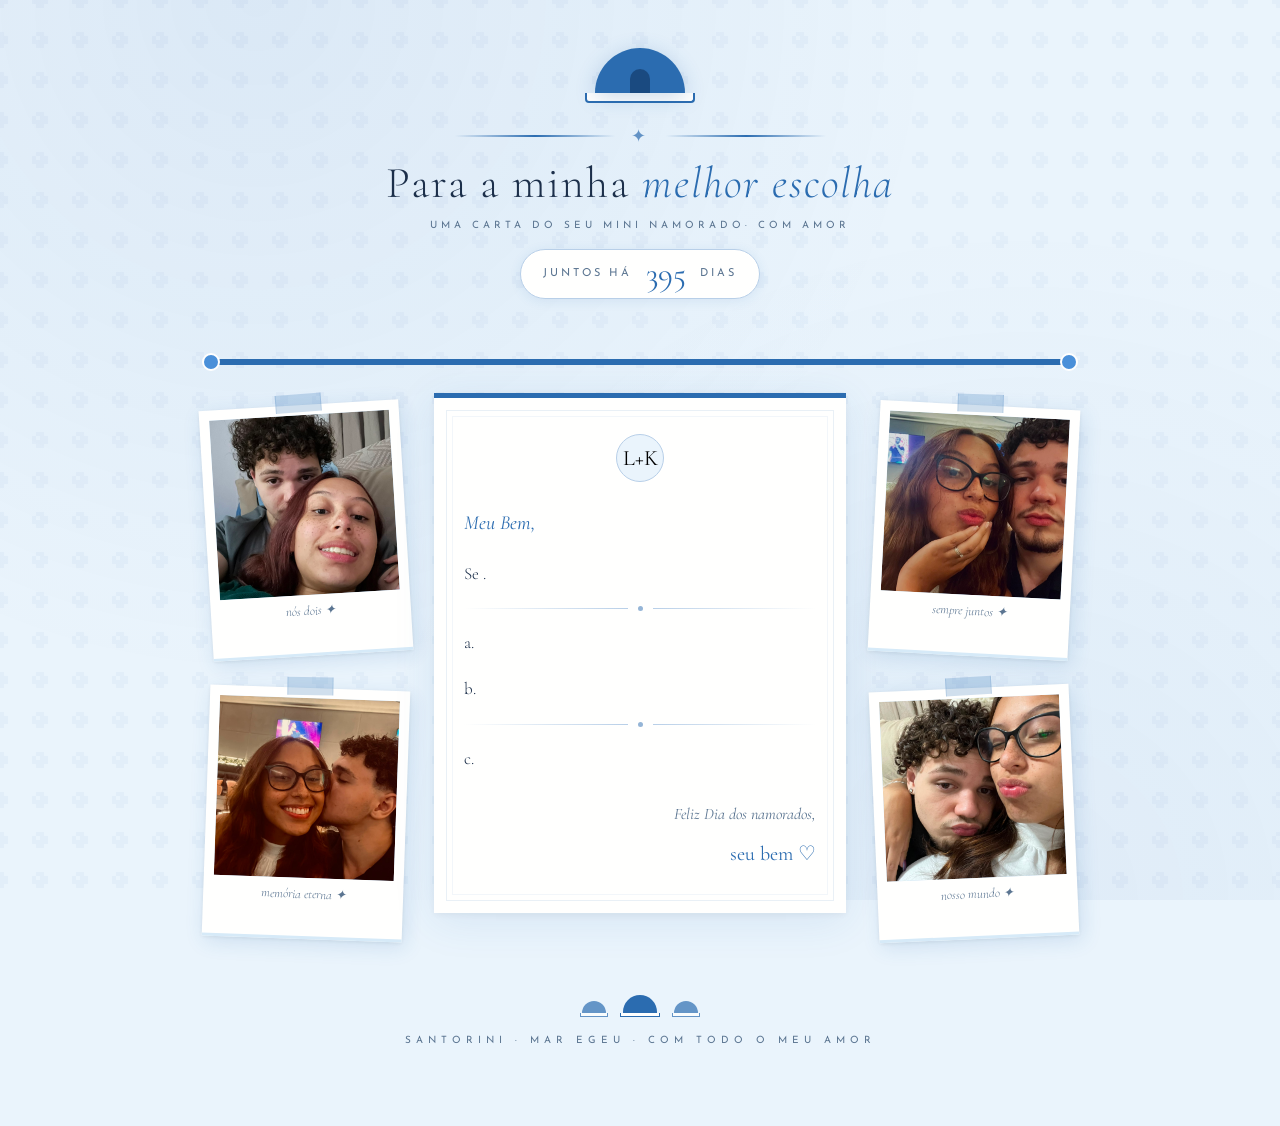
==== ProjetoDn/src/index.html @ dcde49a7 "Add files via upload" ====
<!DOCTYPE html>
<html lang="pt-BR">
<head>
  <meta charset="UTF-8">
  <meta name="viewport" content="width=device-width, initial-scale=1.0">
  <title>Para a minha agápi mou</title>
  <link href="https://fonts.googleapis.com/css2?family=Cormorant+Garamond:ital,wght@0,300;0,400;0,500;1,300;1,400;1,500&family=Josefin+Sans:wght@300;400&family=Playfair+Display:ital,wght@0,400;1,400&display=swap" rel="stylesheet">
  <link rel="stylesheet" href="style.css">
</head>
<body>
<div class="page">

  <!-- HEADER -->
  <div class="header">
    <div class="dome"></div>
    <div class="dome-base"></div>
    <div class="header-line">
      <div class="header-rule"></div>
      <span class="meander">✦</span>
      <div class="header-rule"></div>
    </div>
    <h1 class="title-main">Para a minha <em>melhor escolha</em></h1>
    <p class="title-sub">uma carta do seu mini namorado· com amor</p>
    <div class="counter-box">
      <span class="counter-label">juntos há</span>
      <span class="counter-number" id="dayCounter">0</span>
      <span class="counter-label">dias</span>
    </div>
  </div>

  <!-- FAIXA AZUL -->
  <div class="blue-band"></div>

  <!-- LAYOUT PRINCIPAL -->
  <div class="main-layout" id="mainLayout">

    <!-- FOTOS ESQUERDA -->
    <div class="photos-col photos-left">

      <div class="polaroid-wrapper">
        <div class="polaroid" data-index="0">
          <div class="tape"></div>
          <div class="polaroid-photo">
            <img src="../img/img1.jpeg" alt="nossa foto">
          </div>
          <p class="polaroid-caption">nós dois ✦</p>
        </div>
      </div>

      <div class="polaroid-wrapper">
        <div class="polaroid" data-index="1">
          <div class="tape"></div>
          <div class="polaroid-photo">
            <img src="../img/img2.jpeg" alt="nossa foto">
          </div>
          <p class="polaroid-caption">memória eterna ✦</p>
        </div>
      </div>

    </div>

    <!-- CARTA -->
    <div class="letter-col">
      <div class="letter-paper">
        <div class="letter-icon"><div class="letter-icon-inner">L+K</div></div>
        <div class="letter-text">
          <span class="salutation">Meu Bem,</span>
          <p> Se .</p>
          <div class="letter-divider">
            <div class="letter-divider-line"></div>
            <div class="letter-divider-dot"></div>
            <div class="letter-divider-line right"></div>
          </div>
          <p>a.</p>
          <p>b.</p>
          <div class="letter-divider">
            <div class="letter-divider-line"></div>
            <div class="letter-divider-dot"></div>
            <div class="letter-divider-line right"></div>
          </div>
          <p>c.</p>
          <div class="closing">
            Feliz Dia dos namorados,
            <span class="signature">seu bem ♡</span>
          </div>
        </div>
      </div>
    </div>

    <!-- FOTOS DIREITA -->
    <div class="photos-col photos-right">

      <div class="polaroid-wrapper">
        <div class="polaroid" data-index="2">
          <div class="tape"></div>
          <div class="polaroid-photo">
            <img src="../img/img3.jpeg" alt="nossa foto">
          </div>
          <p class="polaroid-caption">sempre juntos ✦</p>
        </div>
      </div>

      <div class="polaroid-wrapper">
        <div class="polaroid" data-index="3">
          <div class="tape"></div>
          <div class="polaroid-photo">
            <img src="../img/img4.jpeg" alt="nossa foto">
          </div>
          <p class="polaroid-caption">nosso mundo ✦</p>
        </div>
      </div>

    </div>

  </div>

  <!-- FOOTER -->
  <div class="footer">
    <div class="footer-domes">
      <div class="mini-dome"><div class="mini-dome-top"></div><div class="mini-dome-base"></div></div>
      <div class="mini-dome"><div class="mini-dome-top tall"></div><div class="mini-dome-base tall"></div></div>
      <div class="mini-dome"><div class="mini-dome-top"></div><div class="mini-dome-base"></div></div>
    </div>
    <p class="footer-text">Santorini · Mar Egeu · Com todo o meu amor</p>
  </div>

</div>

<!-- GALERIA OVERLAY -->
<div class="gallery-overlay" id="galleryOverlay" onclick="closeGallery()">
  <div class="gallery-modal" onclick="event.stopPropagation()">

    <div class="gallery-header">
      <div class="gallery-deco">✦</div>
      <h2 class="gallery-title">nossas memórias</h2>
      <p class="gallery-subtitle">· cada foto, uma história ·</p>
    </div>

    <!--
      MÚSICA: coloque musica.mp3 na mesma pasta e descomente abaixo:
    -->
    <!-- <audio id="galleryMusic" loop>
      <source src="musica.mp3" type="audio/mpeg">
    </audio> -->

    <div class="gallery-stage">
      <button class="gallery-arrow left" onclick="changeSlide(-1)">&#8592;</button>
      <div class="gallery-frame">
        <div class="gallery-slides" id="gallerySlides">
          <!-- Galeria 1: img1 até img4 -->
          <div class="gallery-slide"><div class="gallery-img-wrap"><img src="../img/img1.jpeg" alt=""></div><p class="gallery-caption">♡ 01</p></div>
          <div class="gallery-slide"><div class="gallery-img-wrap"><img src="../img/img2.jpeg" alt=""></div><p class="gallery-caption">♡ 02</p></div>
          <div class="gallery-slide"><div class="gallery-img-wrap"><img src="../img/img3.jpeg" alt=""></div><p class="gallery-caption">♡ 03</p></div>
          <div class="gallery-slide"><div class="gallery-img-wrap"><img src="../img/img4.jpeg" alt=""></div><p class="gallery-caption">♡ 04</p></div>
          <!-- Galeria 2: img5 até img8 -->
          <div class="gallery-slide"><div class="gallery-img-wrap"><img src="../img/img5.jpeg" alt=""></div><p class="gallery-caption">♡ 05</p></div>
          <div class="gallery-slide"><div class="gallery-img-wrap"><img src="../img/img6.jpeg" alt=""></div><p class="gallery-caption">♡ 06</p></div>
          <div class="gallery-slide"><div class="gallery-img-wrap"><img src="../img/img7.jpeg" alt=""></div><p class="gallery-caption">♡ 07</p></div>
          <div class="gallery-slide"><div class="gallery-img-wrap"><img src="../img/img8.jpeg" alt=""></div><p class="gallery-caption">♡ 08</p></div>
          <!-- Galeria 3: img9 até img12 -->
          <div class="gallery-slide"><div class="gallery-img-wrap"><img src="../img/img9.jpeg" alt=""></div><p class="gallery-caption">♡ 09</p></div>
          <div class="gallery-slide"><div class="gallery-img-wrap"><img src="../img/img10.jpeg" alt=""></div><p class="gallery-caption">♡ 10</p></div>
          <div class="gallery-slide"><div class="gallery-img-wrap"><img src="../img/img11.jpeg" alt=""></div><p class="gallery-caption">♡ 11</p></div>
          <div class="gallery-slide"><div class="gallery-img-wrap"><img src="../img/img12.jpeg" alt=""></div><p class="gallery-caption">♡ 12</p></div>
          <!-- Galeria 4: img13 até img16 -->
          <div class="gallery-slide"><div class="gallery-img-wrap"><img src="../img/img13.jpeg" alt=""></div><p class="gallery-caption">♡ 13</p></div>
          <div class="gallery-slide"><div class="gallery-img-wrap"><img src="../img/img14.jpeg" alt=""></div><p class="gallery-caption">♡ 14</p></div>
          <div class="gallery-slide"><div class="gallery-img-wrap"><img src="../img/img15.jpeg" alt=""></div><p class="gallery-caption">♡ 15</p></div>
          <div class="gallery-slide"><div class="gallery-img-wrap"><img src="../img/img16.jpeg" alt=""></div><p class="gallery-caption">♡ 16</p></div>
        </div>
      </div>
      <button class="gallery-arrow right" onclick="changeSlide(1)">&#8594;</button>
    </div>

    <!-- Dots (16 no total, agrupados em 4 grupos) -->
    <div class="gallery-dots" id="galleryDots"></div>

    <button class="gallery-close" onclick="closeGallery()">✕</button>
  </div>
</div>

<script src="script.js"></script>
</body>
</html>
---- ProjetoDn/src/style.css ----
* { margin:0; padding:0; box-sizing:border-box; }

:root {
  --aegean: #2b6cb0;
  --aegean-deep: #1a4a80;
  --aegean-light: #4a90d9;
  --sky: #d6eaf8;
  --sky-pale: #eaf4fc;
  --white: #fffffe;
  --cream: #f8f5f0;
  --tile: #b8cfe8;
  --terracotta: #c0795a;
  --olive: #7a8c5e;
  --ink: #1c2f4a;
  --muted: #5b7591;
}

body {
  background: var(--sky-pale);
  font-family: 'Cormorant Garamond', serif;
  overflow-x: hidden;
  min-height: 100vh;
  position: relative;
}

body::before {
  content: '';
  position: fixed;
  inset: 0;
  background-image:
    radial-gradient(circle at 20% 0%, rgba(43,108,176,0.08) 0%, transparent 50%),
    radial-gradient(circle at 80% 100%, rgba(43,108,176,0.06) 0%, transparent 50%);
  pointer-events: none;
  z-index: 0;
}

body::after {
  content: '';
  position: fixed;
  inset: 0;
  background-image: url("data:image/svg+xml,%3Csvg width='40' height='40' viewBox='0 0 40 40' xmlns='http://www.w3.org/2000/svg'%3E%3Cpath d='M0 0h8v4H4v4H0V0zm32 0h8v8h-4V4h-4V0zM0 32v8h8v-4H4v-4H0zm32 4h4v4h-4v-4zm4-4h4v4h-4v-4z' fill='%232b6cb0' fill-opacity='0.04'/%3E%3C/svg%3E");
  pointer-events: none;
  z-index: 0;
}

.page {
  position: relative;
  z-index: 1;
  max-width: 900px;
  margin: 0 auto;
  padding: 0 16px 80px;
}

/* ─── HEADER ─── */
.header {
  text-align: center;
  padding: 48px 0 32px;
  animation: fadeDown 0.9s ease both;
}

.dome {
  width: 90px;
  height: 45px;
  background: var(--aegean);
  border-radius: 90px 90px 0 0;
  margin: 0 auto;
  position: relative;
  box-shadow: 0 4px 20px rgba(43,108,176,0.25);
}

.dome::before {
  content: '';
  position: absolute;
  bottom: 0; left: 50%; transform: translateX(-50%);
  width: 20px; height: 24px;
  background: var(--aegean-deep);
  border-radius: 10px 10px 0 0;
}

.dome-base {
  width: 110px;
  height: 10px;
  background: var(--white);
  border: 2px solid var(--aegean);
  border-top: none;
  margin: 0 auto;
  border-radius: 0 0 4px 4px;
}

.header-line {
  display: flex;
  align-items: center;
  gap: 16px;
  justify-content: center;
  margin: 22px 0 10px;
}

.header-rule {
  flex: 1;
  max-width: 160px;
  height: 1.5px;
  background: linear-gradient(90deg, transparent, var(--aegean), transparent);
}

.meander {
  font-size: 18px;
  color: var(--aegean);
  letter-spacing: 4px;
  opacity: 0.7;
}

.title-main {
  font-family: 'Cormorant Garamond', serif;
  font-size: clamp(24px, 6vw, 44px);
  font-weight: 300;
  color: var(--ink);
  letter-spacing: 2px;
  line-height: 1.2;
  margin: 4px 0;
}

.title-main em {
  color: var(--aegean);
  font-style: italic;
}

.title-sub {
  font-family: 'Josefin Sans', sans-serif;
  font-size: 10px;
  color: var(--muted);
  letter-spacing: 4px;
  text-transform: uppercase;
  margin-top: 10px;
}

/* ─── CONTADOR ─── */
.counter-box {
  display: inline-flex;
  align-items: center;
  gap: 10px;
  margin-top: 18px;
  background: var(--white);
  border: 1.5px solid var(--tile);
  border-radius: 40px;
  padding: 8px 22px;
  box-shadow: 0 2px 12px rgba(43,108,176,0.1);
}

.counter-number {
  font-family: 'Cormorant Garamond', serif;
  font-size: 32px;
  font-weight: 400;
  color: var(--aegean);
  line-height: 1;
  min-width: 48px;
  text-align: center;
}

.counter-label {
  font-family: 'Josefin Sans', sans-serif;
  font-size: 11px;
  color: var(--muted);
  letter-spacing: 3px;
  text-transform: uppercase;
}

/* ─── FAIXA AZUL ─── */
.blue-band {
  height: 6px;
  background: var(--aegean);
  margin: 28px 0;
  position: relative;
  border-radius: 3px;
  animation: fadeDown 0.9s ease 0.1s both;
}

.blue-band::before, .blue-band::after {
  content: '';
  position: absolute;
  top: 50%; transform: translateY(-50%);
  width: 14px; height: 14px;
  border-radius: 50%;
  background: var(--aegean-light);
  border: 2px solid var(--white);
}

.blue-band::before { left: -4px; }
.blue-band::after { right: -4px; }

/* ─── MAIN LAYOUT ─── */
.main-layout {
  display: grid;
  grid-template-columns: 200px 1fr 200px;
  gap: 28px;
  align-items: start;
  animation: fadeUp 0.9s ease 0.25s both;
}

/* ─── POLAROID WRAPPER ─── */
.polaroid-wrapper {
  display: flex;
  flex-direction: column;
  align-items: center;
  gap: 10px;
  width: 100%;
}

/* ─── POLAROIDS ─── */
.photos-col {
  display: flex;
  flex-direction: column;
  gap: 32px;
  padding-top: 12px;
}

.polaroid {
  background: var(--white);
  padding: 10px 10px 34px;
  box-shadow:
    3px 5px 20px rgba(43,108,176,0.15),
    0 1px 4px rgba(0,0,0,0.08);
  position: relative;
  transition: transform 0.35s cubic-bezier(.22,.68,0,1.2), box-shadow 0.35s ease;
  border-bottom: 3px solid var(--sky);
  width: 100%;
}

.photos-left .polaroid-wrapper:nth-child(1) .polaroid { transform: rotate(-3.5deg); }
.photos-left .polaroid-wrapper:nth-child(2) .polaroid { transform: rotate(2deg); }
.photos-right .polaroid-wrapper:nth-child(1) .polaroid { transform: rotate(3deg); }
.photos-right .polaroid-wrapper:nth-child(2) .polaroid { transform: rotate(-2.5deg); }

.polaroid:hover {
  transform: rotate(0deg) scale(1.05) !important;
  box-shadow: 6px 12px 36px rgba(43,108,176,0.25);
  z-index: 20;
}

.tape {
  position: absolute;
  top: -11px;
  left: 50%;
  transform: translateX(-50%) rotate(-1deg);
  width: 46px;
  height: 18px;
  background: rgba(43,108,176,0.22);
  border-left: 1px solid rgba(43,108,176,0.15);
  border-right: 1px solid rgba(43,108,176,0.15);
  z-index: 5;
}

.polaroid-photo {
  width: 100%;
  aspect-ratio: 1;
  background: linear-gradient(135deg, #d6eaf8 0%, #c2d9ef 100%);
  display: flex;
  align-items: center;
  justify-content: center;
  flex-direction: column;
  gap: 8px;
  position: relative;
  overflow: hidden;
  cursor: pointer;
}

.polaroid-photo::before {
  content: '';
  position: absolute;
  inset: 0;
  background-image: url("data:image/svg+xml,%3Csvg width='20' height='20' viewBox='0 0 20 20' xmlns='http://www.w3.org/2000/svg'%3E%3Ccircle cx='10' cy='10' r='1.5' fill='%232b6cb0' fill-opacity='0.12'/%3E%3C/svg%3E");
}

.photo-icon {
  font-size: 26px;
  opacity: 0.45;
  color: var(--aegean);
  position: relative; z-index: 1;
}

.photo-hint {
  font-family: 'Josefin Sans', sans-serif;
  font-size: 10px;
  color: var(--aegean);
  opacity: 0.65;
  text-align: center;
  line-height: 1.5;
  position: relative; z-index: 1;
  letter-spacing: 0.5px;
}

.polaroid-photo input[type="file"] {
  position: absolute;
  inset: 0;
  opacity: 0;
  cursor: pointer;
  z-index: 10;
  width: 100%;
  height: 100%;
}

.polaroid-photo img {
  position: absolute;
  inset: 0;
  width: 100%;
  height: 100%;
  object-fit: cover;
  z-index: 3;
  display: block;
}

.polaroid-caption {
  font-family: 'Cormorant Garamond', serif;
  font-size: 13px;
  color: var(--muted);
  text-align: center;
  margin-top: 8px;
  font-style: italic;
  font-weight: 300;
}

.page-btn {
  font-family: 'Josefin Sans', sans-serif;
  font-size: 10px;
  letter-spacing: 2px;
  color: var(--aegean);
  background: transparent;
  border: 1px solid var(--tile);
  border-radius: 20px;
  padding: 6px 16px;
  cursor: pointer;
  transition: background 0.2s, color 0.2s;
  text-transform: lowercase;
  white-space: nowrap;
}

.page-btn:hover {
  background: var(--aegean);
  color: var(--white);
  border-color: var(--aegean);
}

/* ─── CARTA ─── */
.letter-col { position: relative; }

.letter-paper {
  background: var(--white);
  border-top: 5px solid var(--aegean);
  padding: 36px 30px 40px;
  box-shadow: 0 8px 40px rgba(43,108,176,0.1), 0 2px 8px rgba(0,0,0,0.06);
  position: relative;
}

.letter-paper::before {
  content: '';
  position: absolute;
  top: 12px; left: 12px; right: 12px; bottom: 12px;
  border: 1px solid rgba(43,108,176,0.1);
  pointer-events: none;
}

.letter-paper::after {
  content: '';
  position: absolute;
  top: 18px; left: 18px; right: 18px; bottom: 18px;
  border: 0.5px solid rgba(43,108,176,0.06);
  pointer-events: none;
}

.letter-icon {
  text-align: center;
  margin-bottom: 22px;
}

.letter-icon-inner {
  display: inline-flex;
  align-items: center;
  justify-content: center;
  width: 48px;
  height: 48px;
  border-radius: 50%;
  background: var(--sky-pale);
  border: 1.5px solid var(--tile);
  font-size: 22px;
}

.letter-divider {
  display: flex;
  align-items: center;
  gap: 10px;
  margin: 16px 0;
}

.letter-divider-line {
  flex: 1;
  height: 1px;
  background: linear-gradient(90deg, transparent, var(--tile));
}

.letter-divider-line.right {
  background: linear-gradient(90deg, var(--tile), transparent);
}

.letter-divider-dot {
  width: 5px; height: 5px;
  border-radius: 50%;
  background: var(--aegean);
  opacity: 0.5;
}

.letter-text {
  font-family: 'Cormorant Garamond', serif;
  font-size: 17px;
  line-height: 1.9;
  color: var(--ink);
}

.salutation {
  font-size: 20px;
  font-style: italic;
  font-weight: 400;
  color: var(--aegean);
  display: block;
  margin-bottom: 16px;
}

.letter-text p {
  margin-bottom: 14px;
  text-align: justify;
  font-weight: 300;
}

.closing {
  margin-top: 24px;
  text-align: right;
  font-style: italic;
  color: var(--muted);
  font-size: 16px;
}

.signature {
  display: block;
  font-size: 20px;
  color: var(--aegean);
  font-weight: 400;
  margin-top: 6px;
  font-style: normal;
}

/* ─── FOOTER ─── */
.footer {
  text-align: center;
  margin-top: 56px;
  animation: fadeUp 0.9s ease 0.5s both;
}

.footer-domes {
  display: flex;
  justify-content: center;
  gap: 12px;
  margin-bottom: 18px;
  align-items: flex-end;
}

.mini-dome { display: flex; flex-direction: column; align-items: center; }

.mini-dome-top {
  width: 24px; height: 12px;
  background: var(--aegean);
  border-radius: 12px 12px 0 0;
  opacity: 0.7;
}

.mini-dome-top.tall {
  width: 34px; height: 18px;
  border-radius: 17px 17px 0 0;
  opacity: 1;
}

.mini-dome-base {
  width: 28px; height: 4px;
  background: var(--white);
  border: 1px solid var(--aegean);
  border-top: none;
  opacity: 0.7;
}

.mini-dome-base.tall { width: 40px; opacity: 1; }

.footer-text {
  font-family: 'Josefin Sans', sans-serif;
  font-size: 10px;
  color: var(--muted);
  letter-spacing: 5px;
  text-transform: uppercase;
  margin-top: 16px;
}

/* ─── OVERLAY / PÁGINA DE MEMÓRIA ─── */
.overlay {
  position: fixed;
  inset: 0;
  background: rgba(26, 74, 128, 0.55);
  backdrop-filter: blur(4px);
  z-index: 100;
  display: flex;
  align-items: center;
  justify-content: center;
  opacity: 0;
  pointer-events: none;
  transition: opacity 0.3s ease;
}

.overlay.active {
  opacity: 1;
  pointer-events: all;
}

.memory-page {
  background: var(--white);
  border-top: 5px solid var(--aegean);
  max-width: 480px;
  width: 90%;
  max-height: 85vh;
  overflow-y: auto;
  padding: 40px 36px 44px;
  position: relative;
  animation: fadeUp 0.35s ease both;
  box-shadow: 0 20px 60px rgba(26,74,128,0.2);
}

.close-btn {
  position: absolute;
  top: 14px;
  right: 18px;
  background: none;
  border: none;
  font-size: 18px;
  color: var(--muted);
  cursor: pointer;
  line-height: 1;
  transition: color 0.2s;
}

.close-btn:hover { color: var(--aegean); }

.memory-photo-wrap {
  width: 100%;
  aspect-ratio: 4/3;
  background: linear-gradient(135deg, #d6eaf8, #c2d9ef);
  margin-bottom: 24px;
  overflow: hidden;
  position: relative;
}

.memory-photo-wrap img {
  width: 100%;
  height: 100%;
  object-fit: cover;
}

.memory-photo-placeholder {
  position: absolute;
  inset: 0;
  display: flex;
  align-items: center;
  justify-content: center;
  font-size: 40px;
  opacity: 0.35;
}

.memory-title {
  font-family: 'Cormorant Garamond', serif;
  font-size: 26px;
  font-weight: 400;
  color: var(--aegean);
  font-style: italic;
  margin-bottom: 14px;
}

.memory-text {
  font-family: 'Cormorant Garamond', serif;
  font-size: 17px;
  line-height: 1.85;
  color: var(--ink);
  font-weight: 300;
  text-align: justify;
}

.memory-text code {
  font-family: monospace;
  font-size: 13px;
  background: var(--sky);
  padding: 1px 5px;
  border-radius: 3px;
  color: var(--aegean-deep);
}

/* ─── ANIMAÇÕES ─── */
@keyframes fadeDown {
  from { opacity: 0; transform: translateY(-16px); }
  to { opacity: 1; transform: translateY(0); }
}

@keyframes fadeUp {
  from { opacity: 0; transform: translateY(20px); }
  to { opacity: 1; transform: translateY(0); }
}

/* ════════════════════════════════════════
   RESPONSIVO — TABLET (≤ 780px)
   ════════════════════════════════════════ */
@media (max-width: 780px) {
  .main-layout {
    grid-template-columns: 160px 1fr 160px;
    gap: 18px;
  }

  .letter-paper {
    padding: 28px 20px 32px;
  }

  .letter-text {
    font-size: 16px;
  }
}

/* ════════════════════════════════════════
   RESPONSIVO — CELULAR (≤ 600px)
   ════════════════════════════════════════ */
@media (max-width: 600px) {

  .page {
    padding: 0 0 60px;
    overflow-x: hidden;
  }

  .header {
    padding: 32px 16px 20px;
    text-align: center;
  }

  .title-sub {
    letter-spacing: 3px;
    font-size: 9px;
  }

  .blue-band {
    margin: 20px 16px;
  }

  .counter-box {
    gap: 8px;
    padding: 6px 16px;
  }

  .counter-number {
    font-size: 26px;
    min-width: 38px;
  }

  .counter-label {
    font-size: 9px;
    letter-spacing: 2px;
  }

  /* Layout: coluna única, position relative pra fotos absolutas */
  .main-layout {
    grid-template-columns: 1fr;
    gap: 0;
    position: relative;
    padding: 16px 0 16px;
  }

  /* Carta centralizada com margem lateral — espaço pras fotos */
  .letter-col {
    order: 2;
    position: relative;
    z-index: 2;
    margin: 0 74px;
  }

  .letter-paper {
    padding: 24px 14px 32px;
  }

  .letter-text  { font-size: 14px; line-height: 1.75; }
  .salutation   { font-size: 16px; }
  .closing      { font-size: 13px; }
  .signature    { font-size: 16px; }

  /* Colunas de foto: absolutas nas laterais */
  .photos-left,
  .photos-right {
    position: absolute;
    top: 0;
    bottom: 0;
    width: 68px;
    display: flex;
    flex-direction: column;
    justify-content: space-evenly;
    padding: 30px 0;
    z-index: 5;
  }

  .photos-left  { order: 1; left: 0; }
  .photos-right { order: 3; right: 0; }

  .photos-left .polaroid-wrapper,
  .photos-right .polaroid-wrapper {
    width: 68px;
    gap: 4px;
  }

  /* Polaroids menores */
  .photos-left .polaroid,
  .photos-right .polaroid {
    padding: 5px 5px 18px;
    box-shadow: 2px 4px 12px rgba(43,108,176,0.2);
  }

  /* Inclinação + deslocamento pra dentro sobre a carta */
  .photos-left .polaroid-wrapper:nth-child(1) .polaroid  { transform: rotate(-6deg) translateX(8px); }
  .photos-left .polaroid-wrapper:nth-child(2) .polaroid  { transform: rotate(5deg)  translateX(10px); }
  .photos-right .polaroid-wrapper:nth-child(1) .polaroid { transform: rotate(6deg)  translateX(-8px); }
  .photos-right .polaroid-wrapper:nth-child(2) .polaroid { transform: rotate(-5deg) translateX(-10px); }

  .photos-left .polaroid:hover,
  .photos-right .polaroid:hover {
    transform: rotate(0deg) scale(1.1) translateX(0) !important;
    z-index: 20;
    box-shadow: 4px 8px 20px rgba(43,108,176,0.3);
  }

  .photos-left .polaroid-caption,
  .photos-right .polaroid-caption {
    font-size: 8px;
    margin-top: 3px;
  }

  .photos-left .page-btn,
  .photos-right .page-btn {
    font-size: 7px;
    padding: 3px 6px;
    letter-spacing: 0.5px;
  }

  /* Overlay */
  .memory-page {
    width: 96%;
    max-height: 90vh;
    padding: 24px 16px 28px;
  }

  .memory-title { font-size: 22px; }
  .memory-text  { font-size: 15px; }

  .footer {
    margin-top: 36px;
    padding: 0 16px;
  }

  .footer-text { letter-spacing: 3px; }
}

/* ════════════════════════════════════════
   RESPONSIVO — CELULAR PEQUENO (≤ 380px)
   ════════════════════════════════════════ */
@media (max-width: 380px) {
  .title-main {
    font-size: 22px;
    letter-spacing: 1px;
  }

  .counter-box {
    flex-wrap: wrap;
    justify-content: center;
    gap: 4px;
    padding: 8px 14px;
  }

  .photos-left,
  .photos-right {
    width: 58px;
  }

  .photos-left .polaroid-wrapper,
  .photos-right .polaroid-wrapper {
    width: 58px;
  }

  .letter-col {
    margin: 0 62px;
  }
}

/* ════════════════════════════════════════
   GALERIA OVERLAY
   ════════════════════════════════════════ */

.gallery-overlay {
  position: fixed;
  inset: 0;
  background: rgba(10, 25, 47, 0.85);
  backdrop-filter: blur(8px);
  z-index: 200;
  display: flex;
  align-items: center;
  justify-content: center;
  opacity: 0;
  pointer-events: none;
  transition: opacity 0.4s ease;
}

.gallery-overlay.active {
  opacity: 1;
  pointer-events: all;
}

.gallery-modal {
  background: var(--white);
  border-top: 5px solid var(--aegean);
  width: min(520px, 94vw);
  max-height: 92vh;
  overflow-y: auto;
  padding: 36px 28px 40px;
  position: relative;
  animation: fadeUp 0.4s ease both;
  box-shadow: 0 24px 80px rgba(10,25,47,0.4);
}

/* ── Título da galeria ── */
.gallery-header {
  text-align: center;
  margin-bottom: 28px;
}

.gallery-deco {
  font-size: 20px;
  color: var(--aegean-light);
  letter-spacing: 12px;
  margin-bottom: 8px;
  opacity: 0.6;
}

.gallery-title {
  font-family: 'Cormorant Garamond', serif;
  font-size: clamp(28px, 6vw, 42px);
  font-weight: 300;
  font-style: italic;
  color: var(--ink);
  letter-spacing: 1px;
  line-height: 1.1;
}

.gallery-subtitle {
  font-family: 'Josefin Sans', sans-serif;
  font-size: 10px;
  color: var(--muted);
  letter-spacing: 5px;
  text-transform: uppercase;
  margin-top: 8px;
}

/* ── Stage / slide ── */
.gallery-stage {
  display: flex;
  align-items: center;
  gap: 10px;
}

.gallery-frame {
  flex: 1;
  overflow: hidden;
  border: 8px solid var(--white);
  box-shadow: 0 4px 24px rgba(43,108,176,0.15);
  border-bottom-width: 36px;
  background: var(--sky);
}

.gallery-slides {
  display: flex;
  transition: transform 0.45s cubic-bezier(0.4, 0, 0.2, 1);
  will-change: transform;
}

.gallery-slide {
  min-width: 100%;
  display: flex;
  flex-direction: column;
  align-items: center;
}

.gallery-img-wrap {
  width: 100%;
  aspect-ratio: 4/3;
  background: linear-gradient(135deg, var(--sky) 0%, var(--tile) 100%);
  position: relative;
  overflow: hidden;
}

.gallery-img-wrap img {
  width: 100%;
  height: 100%;
  object-fit: cover;
  display: none;
}

.gallery-placeholder {
  position: absolute;
  inset: 0;
  display: flex;
  align-items: center;
  justify-content: center;
  font-size: 48px;
  opacity: 0.3;
}

.gallery-caption {
  font-family: 'Cormorant Garamond', serif;
  font-size: 14px;
  font-style: italic;
  color: var(--muted);
  padding: 10px 0 4px;
  letter-spacing: 1px;
}

/* ── Setas ── */
.gallery-arrow {
  background: var(--white);
  border: 1.5px solid var(--tile);
  color: var(--aegean);
  width: 36px;
  height: 36px;
  border-radius: 50%;
  font-size: 16px;
  cursor: pointer;
  flex-shrink: 0;
  transition: background 0.2s, color 0.2s;
  display: flex;
  align-items: center;
  justify-content: center;
}

.gallery-arrow:hover {
  background: var(--aegean);
  color: var(--white);
  border-color: var(--aegean);
}

/* ── Dots ── */
.gallery-dots {
  display: flex;
  justify-content: center;
  flex-wrap: wrap;
  gap: 7px;
  margin-top: 20px;
  padding: 0 8px;
}

.gdot {
  width: 6px;
  height: 6px;
  border-radius: 50%;
  background: var(--tile);
  cursor: pointer;
  transition: background 0.25s, transform 0.25s;
  flex-shrink: 0;
}

.gdot.active {
  background: var(--aegean);
  transform: scale(1.4);
}

/* ── Botão fechar ── */
.gallery-close {
  position: absolute;
  top: 14px;
  right: 18px;
  background: none;
  border: none;
  font-size: 18px;
  color: var(--muted);
  cursor: pointer;
  transition: color 0.2s;
  line-height: 1;
}

.gallery-close:hover { color: var(--aegean); }

/* ── Polaroid clicável ── */
.polaroid { cursor: pointer; }

/* ── Remove botão ver memória (não existe mais, mas garante) ── */
.page-btn { display: none !important; }

@media (max-width: 600px) {
  .gallery-modal {
    padding: 28px 14px 32px;
  }

  .gallery-arrow {
    width: 30px;
    height: 30px;
    font-size: 13px;
  }
}
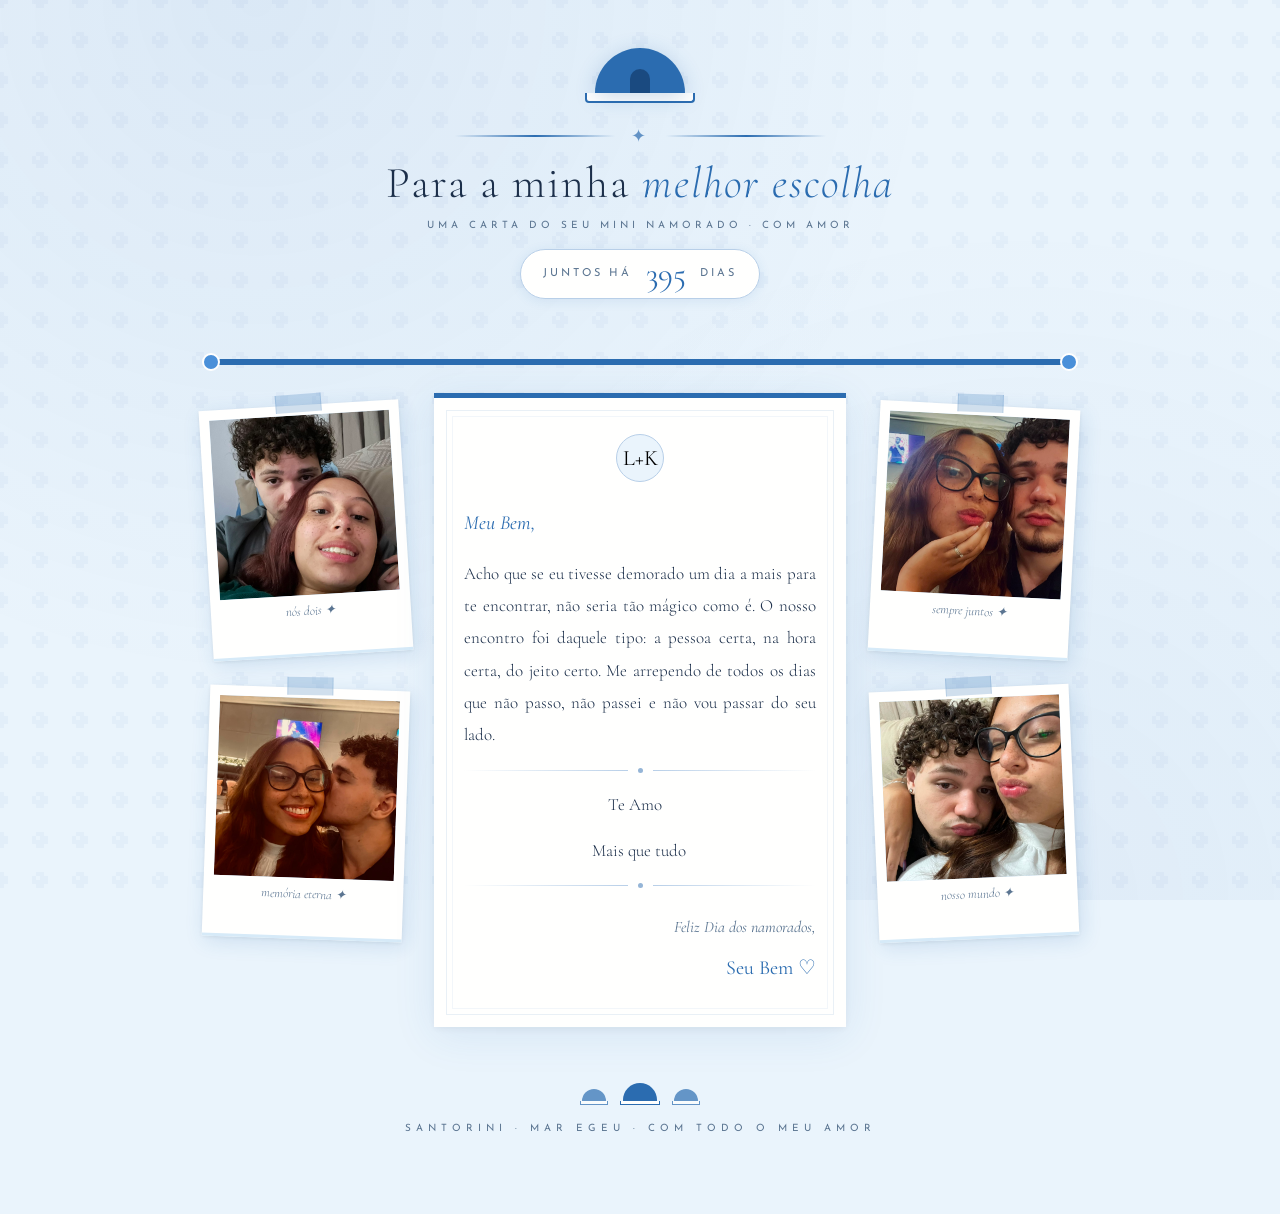
==== commit 52ca07e6: "Add files via upload" ====
--- a/ProjetoDn/src/index.html
+++ b/ProjetoDn/src/index.html
@@ -20,7 +20,7 @@
       <div class="header-rule"></div>
     </div>
     <h1 class="title-main">Para a minha <em>melhor escolha</em></h1>
-    <p class="title-sub">uma carta do seu mini namorado· com amor</p>
+    <p class="title-sub">uma carta do seu mini namorado · com amor</p>
     <div class="counter-box">
       <span class="counter-label">juntos há</span>
       <span class="counter-number" id="dayCounter">0</span>
@@ -65,23 +65,23 @@
         <div class="letter-icon"><div class="letter-icon-inner">L+K</div></div>
         <div class="letter-text">
           <span class="salutation">Meu Bem,</span>
-          <p> Se .</p>
+          <p>Acho que se eu tivesse demorado um dia a mais para te encontrar, não seria tão mágico como é. O nosso encontro foi daquele tipo: a pessoa certa, na hora certa, do jeito certo. Me arrependo de todos os dias que não passo, não passei e não vou passar do seu lado.</p>
           <div class="letter-divider">
             <div class="letter-divider-line"></div>
             <div class="letter-divider-dot"></div>
             <div class="letter-divider-line right"></div>
           </div>
-          <p>a.</p>
-          <p>b.</p>
+          <p style="margin-left: 9rem;">Te Amo</p>
+          <p style="margin-left: 8rem;">Mais que tudo</p>
           <div class="letter-divider">
             <div class="letter-divider-line"></div>
             <div class="letter-divider-dot"></div>
             <div class="letter-divider-line right"></div>
           </div>
-          <p>c.</p>
+          <p></p>
           <div class="closing">
             Feliz Dia dos namorados,
-            <span class="signature">seu bem ♡</span>
+            <span class="signature">Seu Bem ♡</span>
           </div>
         </div>
       </div>
@@ -126,56 +126,32 @@
 
 </div>
 
-<!-- GALERIA OVERLAY -->
-<div class="gallery-overlay" id="galleryOverlay" onclick="closeGallery()">
-  <div class="gallery-modal" onclick="event.stopPropagation()">
+<!-- ═══════════════════════════════════════
+     MODAL DE POLAROID
+     Abre ao clicar em qualquer polaroid,
+     mostra só aquela foto + texto + música
+     ═══════════════════════════════════════ -->
+<div class="photo-overlay" id="photoOverlay" onclick="closePhoto()">
+  <div class="photo-modal" onclick="event.stopPropagation()">
 
-    <div class="gallery-header">
-      <div class="gallery-deco">✦</div>
-      <h2 class="gallery-title">nossas memórias</h2>
-      <p class="gallery-subtitle">· cada foto, uma história ·</p>
+    <button class="photo-close" onclick="closePhoto()">✕</button>
+
+    <div class="photo-modal-frame">
+      <div class="photo-modal-tape"></div>
+      <div class="photo-modal-img-wrap">
+        <img id="photoModalImg" src="" alt="">
+      </div>
+      <p class="photo-modal-caption" id="photoModalCaption"></p>
     </div>
 
-    <!--
-      MÚSICA: coloque musica.mp3 na mesma pasta e descomente abaixo:
-    -->
-    <!-- <audio id="galleryMusic" loop>
-      <source src="musica.mp3" type="audio/mpeg">
-    </audio> -->
+    <div class="photo-modal-text" id="photoModalText"></div>
 
-    <div class="gallery-stage">
-      <button class="gallery-arrow left" onclick="changeSlide(-1)">&#8592;</button>
-      <div class="gallery-frame">
-        <div class="gallery-slides" id="gallerySlides">
-          <!-- Galeria 1: img1 até img4 -->
-          <div class="gallery-slide"><div class="gallery-img-wrap"><img src="../img/img1.jpeg" alt=""></div><p class="gallery-caption">♡ 01</p></div>
-          <div class="gallery-slide"><div class="gallery-img-wrap"><img src="../img/img2.jpeg" alt=""></div><p class="gallery-caption">♡ 02</p></div>
-          <div class="gallery-slide"><div class="gallery-img-wrap"><img src="../img/img3.jpeg" alt=""></div><p class="gallery-caption">♡ 03</p></div>
-          <div class="gallery-slide"><div class="gallery-img-wrap"><img src="../img/img4.jpeg" alt=""></div><p class="gallery-caption">♡ 04</p></div>
-          <!-- Galeria 2: img5 até img8 -->
-          <div class="gallery-slide"><div class="gallery-img-wrap"><img src="../img/img5.jpeg" alt=""></div><p class="gallery-caption">♡ 05</p></div>
-          <div class="gallery-slide"><div class="gallery-img-wrap"><img src="../img/img6.jpeg" alt=""></div><p class="gallery-caption">♡ 06</p></div>
-          <div class="gallery-slide"><div class="gallery-img-wrap"><img src="../img/img7.jpeg" alt=""></div><p class="gallery-caption">♡ 07</p></div>
-          <div class="gallery-slide"><div class="gallery-img-wrap"><img src="../img/img8.jpeg" alt=""></div><p class="gallery-caption">♡ 08</p></div>
-          <!-- Galeria 3: img9 até img12 -->
-          <div class="gallery-slide"><div class="gallery-img-wrap"><img src="../img/img9.jpeg" alt=""></div><p class="gallery-caption">♡ 09</p></div>
-          <div class="gallery-slide"><div class="gallery-img-wrap"><img src="../img/img10.jpeg" alt=""></div><p class="gallery-caption">♡ 10</p></div>
-          <div class="gallery-slide"><div class="gallery-img-wrap"><img src="../img/img11.jpeg" alt=""></div><p class="gallery-caption">♡ 11</p></div>
-          <div class="gallery-slide"><div class="gallery-img-wrap"><img src="../img/img12.jpeg" alt=""></div><p class="gallery-caption">♡ 12</p></div>
-          <!-- Galeria 4: img13 até img16 -->
-          <div class="gallery-slide"><div class="gallery-img-wrap"><img src="../img/img13.jpeg" alt=""></div><p class="gallery-caption">♡ 13</p></div>
-          <div class="gallery-slide"><div class="gallery-img-wrap"><img src="../img/img14.jpeg" alt=""></div><p class="gallery-caption">♡ 14</p></div>
-          <div class="gallery-slide"><div class="gallery-img-wrap"><img src="../img/img15.jpeg" alt=""></div><p class="gallery-caption">♡ 15</p></div>
-          <div class="gallery-slide"><div class="gallery-img-wrap"><img src="../img/img16.jpeg" alt=""></div><p class="gallery-caption">♡ 16</p></div>
-        </div>
-      </div>
-      <button class="gallery-arrow right" onclick="changeSlide(1)">&#8594;</button>
-    </div>
+    <!-- Áudios — um por polaroid -->
+    <audio id="photoAudio0" loop><source src="../msc/musica1(iris).mp3" type="audio/mpeg"></audio>
+    <audio id="photoAudio1" loop><source src="../msc/musica4(kiss).mp3" type="audio/mpeg"></audio>
+    <audio id="photoAudio2" loop><source src="../msc/musica3(taylor).mp3" type="audio/mpeg"></audio>
+    <audio id="photoAudio3" loop><source src="../msc/musica2(paramore).mp3" type="audio/mpeg"></audio>
 
-    <!-- Dots (16 no total, agrupados em 4 grupos) -->
-    <div class="gallery-dots" id="galleryDots"></div>
-
-    <button class="gallery-close" onclick="closeGallery()">✕</button>
   </div>
 </div>
 
--- a/ProjetoDn/src/style.css
+++ b/ProjetoDn/src/style.css
@@ -794,186 +794,49 @@
 }
 
 /* ════════════════════════════════════════
-   GALERIA OVERLAY
+   MODAL DE FOTO (polaroid individual)
    ════════════════════════════════════════ */
 
-.gallery-overlay {
+/* ── Polaroid clicável ── */
+.polaroid { cursor: pointer; }
+
+/* ── Remove botão ver memória ── */
+.page-btn { display: none !important; }
+
+/* ── Overlay de fundo ── */
+.photo-overlay {
   position: fixed;
   inset: 0;
-  background: rgba(10, 25, 47, 0.85);
-  backdrop-filter: blur(8px);
+  background: rgba(10, 25, 47, 0.88);
+  backdrop-filter: blur(10px);
   z-index: 200;
   display: flex;
   align-items: center;
   justify-content: center;
   opacity: 0;
   pointer-events: none;
-  transition: opacity 0.4s ease;
-}
-
-.gallery-overlay.active {
+  transition: opacity 0.35s ease;
+}
+
+.photo-overlay.active {
   opacity: 1;
   pointer-events: all;
 }
 
-.gallery-modal {
+/* ── Modal ── */
+.photo-modal {
   background: var(--white);
-  border-top: 5px solid var(--aegean);
-  width: min(520px, 94vw);
-  max-height: 92vh;
-  overflow-y: auto;
-  padding: 36px 28px 40px;
+  width: min(420px, 90vw);
+  padding: 36px 32px 40px;
   position: relative;
   animation: fadeUp 0.4s ease both;
-  box-shadow: 0 24px 80px rgba(10,25,47,0.4);
-}
-
-/* ── Título da galeria ── */
-.gallery-header {
-  text-align: center;
-  margin-bottom: 28px;
-}
-
-.gallery-deco {
-  font-size: 20px;
-  color: var(--aegean-light);
-  letter-spacing: 12px;
-  margin-bottom: 8px;
-  opacity: 0.6;
-}
-
-.gallery-title {
-  font-family: 'Cormorant Garamond', serif;
-  font-size: clamp(28px, 6vw, 42px);
-  font-weight: 300;
-  font-style: italic;
-  color: var(--ink);
-  letter-spacing: 1px;
-  line-height: 1.1;
-}
-
-.gallery-subtitle {
-  font-family: 'Josefin Sans', sans-serif;
-  font-size: 10px;
-  color: var(--muted);
-  letter-spacing: 5px;
-  text-transform: uppercase;
-  margin-top: 8px;
-}
-
-/* ── Stage / slide ── */
-.gallery-stage {
-  display: flex;
-  align-items: center;
-  gap: 10px;
-}
-
-.gallery-frame {
-  flex: 1;
-  overflow: hidden;
-  border: 8px solid var(--white);
-  box-shadow: 0 4px 24px rgba(43,108,176,0.15);
-  border-bottom-width: 36px;
-  background: var(--sky);
-}
-
-.gallery-slides {
-  display: flex;
-  transition: transform 0.45s cubic-bezier(0.4, 0, 0.2, 1);
-  will-change: transform;
-}
-
-.gallery-slide {
-  min-width: 100%;
-  display: flex;
-  flex-direction: column;
-  align-items: center;
-}
-
-.gallery-img-wrap {
-  width: 100%;
-  aspect-ratio: 4/3;
-  background: linear-gradient(135deg, var(--sky) 0%, var(--tile) 100%);
-  position: relative;
-  overflow: hidden;
-}
-
-.gallery-img-wrap img {
-  width: 100%;
-  height: 100%;
-  object-fit: cover;
-  display: none;
-}
-
-.gallery-placeholder {
-  position: absolute;
-  inset: 0;
-  display: flex;
-  align-items: center;
-  justify-content: center;
-  font-size: 48px;
-  opacity: 0.3;
-}
-
-.gallery-caption {
-  font-family: 'Cormorant Garamond', serif;
-  font-size: 14px;
-  font-style: italic;
-  color: var(--muted);
-  padding: 10px 0 4px;
-  letter-spacing: 1px;
-}
-
-/* ── Setas ── */
-.gallery-arrow {
-  background: var(--white);
-  border: 1.5px solid var(--tile);
-  color: var(--aegean);
-  width: 36px;
-  height: 36px;
-  border-radius: 50%;
-  font-size: 16px;
-  cursor: pointer;
-  flex-shrink: 0;
-  transition: background 0.2s, color 0.2s;
-  display: flex;
-  align-items: center;
-  justify-content: center;
-}
-
-.gallery-arrow:hover {
-  background: var(--aegean);
-  color: var(--white);
-  border-color: var(--aegean);
-}
-
-/* ── Dots ── */
-.gallery-dots {
-  display: flex;
-  justify-content: center;
-  flex-wrap: wrap;
-  gap: 7px;
-  margin-top: 20px;
-  padding: 0 8px;
-}
-
-.gdot {
-  width: 6px;
-  height: 6px;
-  border-radius: 50%;
-  background: var(--tile);
-  cursor: pointer;
-  transition: background 0.25s, transform 0.25s;
-  flex-shrink: 0;
-}
-
-.gdot.active {
-  background: var(--aegean);
-  transform: scale(1.4);
+  box-shadow:
+    0 32px 80px rgba(10, 25, 47, 0.45),
+    0 0 0 1px rgba(43,108,176,0.12);
 }
 
 /* ── Botão fechar ── */
-.gallery-close {
+.photo-close {
   position: absolute;
   top: 14px;
   right: 18px;
@@ -984,24 +847,94 @@
   cursor: pointer;
   transition: color 0.2s;
   line-height: 1;
-}
-
-.gallery-close:hover { color: var(--aegean); }
-
-/* ── Polaroid clicável ── */
-.polaroid { cursor: pointer; }
-
-/* ── Remove botão ver memória (não existe mais, mas garante) ── */
-.page-btn { display: none !important; }
+  z-index: 10;
+}
+
+.photo-close:hover { color: var(--aegean); }
+
+/* ── Frame estilo polaroid ampliado ── */
+.photo-modal-frame {
+  background: var(--white);
+  padding: 10px 10px 44px;
+  box-shadow:
+    3px 5px 24px rgba(43,108,176,0.18),
+    0 1px 4px rgba(0,0,0,0.1);
+  position: relative;
+  border-bottom: 3px solid var(--sky);
+  margin-bottom: 24px;
+}
+
+/* Fita adesiva decorativa no topo */
+.photo-modal-tape {
+  position: absolute;
+  top: -12px;
+  left: 50%;
+  transform: translateX(-50%) rotate(-1deg);
+  width: 56px;
+  height: 20px;
+  background: rgba(43,108,176,0.22);
+  border-left: 1px solid rgba(43,108,176,0.15);
+  border-right: 1px solid rgba(43,108,176,0.15);
+  z-index: 5;
+}
+
+/* Foto */
+.photo-modal-img-wrap {
+  width: 100%;
+  aspect-ratio: 4/3;
+  overflow: hidden;
+  background: var(--sky);
+}
+
+.photo-modal-img-wrap img {
+  width: 100%;
+  height: 100%;
+  object-fit: cover;
+  display: block;
+}
+
+/* Caption no rodapé do polaroid */
+.photo-modal-caption {
+  font-family: 'Cormorant Garamond', serif;
+  font-size: 15px;
+  color: var(--muted);
+  text-align: center;
+  margin-top: 10px;
+  font-style: italic;
+  font-weight: 300;
+  letter-spacing: 0.5px;
+}
+
+/* ── Texto personalizado ── */
+.photo-modal-text {
+  font-family: 'Cormorant Garamond', serif;
+  font-size: 17px;
+  line-height: 1.85;
+  color: var(--ink);
+  font-weight: 300;
+  text-align: center;
+  font-style: italic;
+  padding: 0 4px;
+}
+
+/* ── Divisor decorativo entre foto e texto ── */
+.photo-modal-frame::after {
+  content: '✦';
+  display: block;
+  text-align: center;
+  color: var(--aegean-light);
+  font-size: 13px;
+  opacity: 0.5;
+  margin-top: 12px;
+  letter-spacing: 8px;
+}
 
 @media (max-width: 600px) {
-  .gallery-modal {
-    padding: 28px 14px 32px;
-  }
-
-  .gallery-arrow {
-    width: 30px;
-    height: 30px;
-    font-size: 13px;
-  }
-}
+  .photo-modal {
+    padding: 28px 18px 32px;
+  }
+
+  .photo-modal-text {
+    font-size: 15px;
+  }
+}
